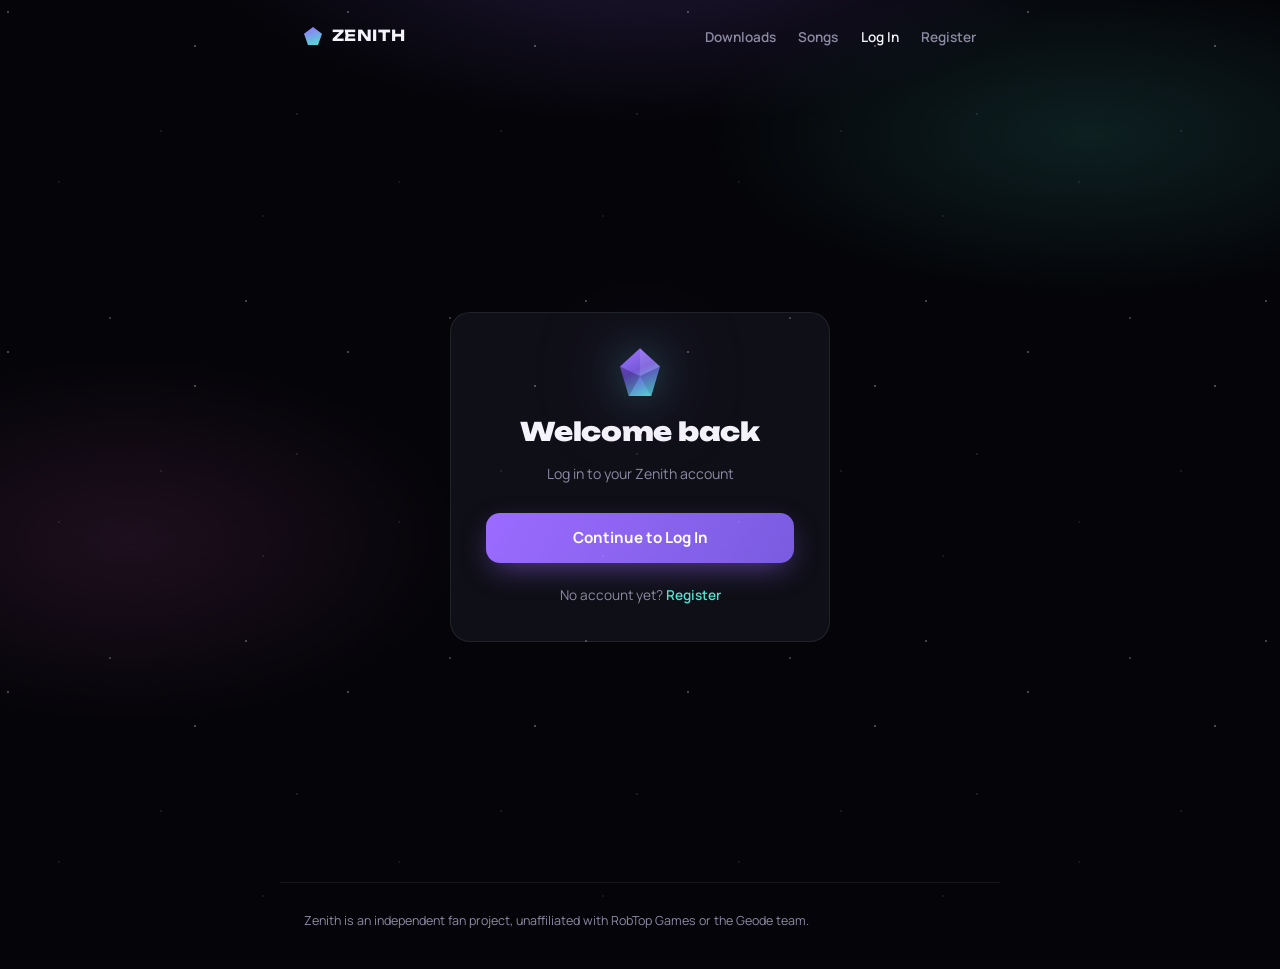
==== login.html @ 85ea3375 "Add files via upload" ====
<!DOCTYPE html>
<html lang="en">
<head>
<meta charset="UTF-8" />
<meta name="viewport" content="width=device-width, initial-scale=1.0" />
<title>Zenith — Log In</title>
<link rel="preconnect" href="https://fonts.googleapis.com">
<link rel="preconnect" href="https://fonts.gstatic.com" crossorigin>
<link href="https://fonts.googleapis.com/css2?family=Unbounded:wght@500;700;900&family=Manrope:wght@400;500;600;700&family=JetBrains+Mono:wght@400;500&display=swap" rel="stylesheet">
<link rel="stylesheet" href="style.css">
</head>
<body>

<nav>
  <a class="nav-brand" href="index.html">
    <div class="nav-mark"></div>
    <div class="nav-word">ZENITH</div>
  </a>
  <ul class="nav-links">
    <li><a href="index.html">Downloads</a></li>
    <li><a href="https://zennngdps.ps.fhgdps.com/dashboard/songs/" target="_blank" rel="noopener">Songs</a></li>
    <li><a href="login.html" class="active">Log In</a></li>
    <li><a href="register.html">Register</a></li>
  </ul>
</nav>

<div class="auth-wrap">
  <div class="auth-card">
    <div class="crystal small" aria-hidden="true">
      <div class="crystal-inner">
        <div class="facet-base"></div>
        <div class="facet facet-1"></div>
        <div class="facet facet-2"></div>
        <div class="facet facet-3"></div>
        <div class="facet facet-4"></div>
      </div>
    </div>

    <h1>Welcome back</h1>
    <p class="subhead">Log in to your Zenith account</p>

    <a class="btn" href="https://zennngdps.ps.fhgdps.com/dashboard/login/login.php">Continue to Log In</a>

    <p class="auth-switch">No account yet? <a href="register.html">Register</a></p>
  </div>
</div>

<footer>
  <p>
    Zenith is an independent fan project, unaffiliated with RobTop Games or the Geode team.
  </p>
</footer>

</body>
</html>
---- style.css ----
:root {
  --bg-base: #050509;
  --bg-elevated: rgba(21,20,31,0.7);
  --bg-elevated-2: rgba(28,26,41,0.7);
  --violet: #9b6bff;
  --cyan: #4fe3d0;
  --gold: #ffc857;
  --red: #ff6b6b;
  --nebula-pink: #ff6bd6;
  --text-primary: #f4f2fa;
  --text-muted: #8d8aa3;
  --hairline: rgba(255,255,255,0.08);
}

* { margin: 0; padding: 0; box-sizing: border-box; }

html { scroll-behavior: smooth; }

body {
  background: var(--bg-base);
  color: var(--text-primary);
  font-family: 'Manrope', sans-serif;
  line-height: 1.5;
  overflow-x: hidden;
  min-height: 100vh;
}

body::before {
  content: '';
  position: fixed;
  inset: 0;
  background:
    radial-gradient(ellipse 60% 40% at 50% -10%, rgba(155,107,255,0.20), transparent 60%),
    radial-gradient(ellipse 50% 30% at 85% 15%, rgba(79,227,208,0.12), transparent 60%),
    radial-gradient(ellipse 45% 35% at 10% 60%, rgba(255,107,214,0.10), transparent 60%);
  pointer-events: none;
  z-index: 0;
}

body::after {
  content: '';
  position: fixed;
  inset: -10%;
  background-image:
    radial-gradient(1.4px 1.4px at 10% 15%, rgba(255,255,255,0.9), transparent),
    radial-gradient(1px 1px at 25% 60%, rgba(255,255,255,0.6), transparent),
    radial-gradient(1.6px 1.6px at 40% 30%, rgba(255,255,255,0.85), transparent),
    radial-gradient(1px 1px at 55% 80%, rgba(255,255,255,0.5), transparent),
    radial-gradient(1.4px 1.4px at 70% 20%, rgba(255,255,255,0.8), transparent),
    radial-gradient(1px 1px at 85% 65%, rgba(255,255,255,0.55), transparent),
    radial-gradient(1.6px 1.6px at 95% 40%, rgba(255,255,255,0.9), transparent),
    radial-gradient(1px 1px at 15% 90%, rgba(255,255,255,0.5), transparent);
  background-repeat: repeat;
  background-size: 340px 340px;
  opacity: 0.55;
  pointer-events: none;
  z-index: 0;
  animation: twinkle 6s ease-in-out infinite, drift 140s linear infinite;
}

@keyframes twinkle {
  0%, 100% { opacity: 0.4; }
  50% { opacity: 0.7; }
}

@keyframes drift {
  from { background-position: 0 0; }
  to { background-position: -340px 340px; }
}

@media (prefers-reduced-motion: reduce) {
  body::after { animation: none; }
}

/* ---------- nav ---------- */

nav {
  position: relative;
  z-index: 2;
  display: flex;
  align-items: center;
  justify-content: space-between;
  gap: 0.6rem;
  padding: 1.5rem;
  max-width: 720px;
  margin: 0 auto;
}

.nav-brand {
  display: flex;
  align-items: center;
  gap: 0.6rem;
  text-decoration: none;
}

.nav-mark {
  width: 18px; height: 18px;
  clip-path: polygon(50% 0%, 100% 38%, 78% 100%, 22% 100%, 0% 38%);
  background: linear-gradient(160deg, var(--violet), var(--cyan));
  flex-shrink: 0;
}

.nav-word {
  font-family: 'Unbounded', sans-serif;
  font-weight: 700;
  font-size: 0.95rem;
  letter-spacing: 0.04em;
  color: var(--text-primary);
}

.nav-links {
  display: flex;
  gap: 1.4rem;
  list-style: none;
}

.nav-links a {
  font-size: 0.85rem;
  color: var(--text-muted);
  text-decoration: none;
  font-weight: 600;
}

.nav-links a:hover, .nav-links a.active {
  color: var(--text-primary);
}

main {
  position: relative;
  z-index: 1;
  max-width: 720px;
  margin: 0 auto;
  padding: 0 1.5rem;
}

/* ---------- hero ---------- */

.hero {
  text-align: center;
  padding: 2.5rem 0 3rem;
}

.crystal {
  width: 168px;
  height: 204px;
  margin: 0 auto 2.2rem;
  position: relative;
  perspective: 600px;
}

.crystal-inner {
  width: 100%;
  height: 100%;
  position: relative;
  transform-style: preserve-3d;
  animation: tilt 7s ease-in-out infinite;
  filter: drop-shadow(0 0 46px rgba(155,107,255,0.4)) drop-shadow(0 0 18px rgba(79,227,208,0.25));
}

@keyframes tilt {
  0%, 100% { transform: rotateY(-9deg) rotateX(2deg); }
  50% { transform: rotateY(9deg) rotateX(-2deg); }
}

@media (prefers-reduced-motion: reduce) {
  .crystal-inner { animation: none; }
}

.facet-base {
  position: absolute; inset: 0;
  clip-path: polygon(50% 0%, 100% 38%, 78% 100%, 22% 100%, 0% 38%);
  background: linear-gradient(155deg, var(--violet) 0%, #6d4fd6 45%, var(--cyan) 100%);
}

.facet { position: absolute; inset: 0; }
.facet-1 { clip-path: polygon(50% 0%, 100% 38%, 50% 58%); background: rgba(255,255,255,0.16); }
.facet-2 { clip-path: polygon(50% 0%, 50% 58%, 0% 38%); background: rgba(255,255,255,0.06); }
.facet-3 { clip-path: polygon(0% 38%, 50% 58%, 22% 100%); background: rgba(0,0,0,0.22); }
.facet-4 { clip-path: polygon(100% 38%, 78% 100%, 50% 58%); background: rgba(0,0,0,0.12); }

.crystal.small { width: 40px; height: 48px; margin: 0 auto 1.4rem; }

.eyebrow {
  font-family: 'JetBrains Mono', monospace;
  font-size: 0.7rem;
  letter-spacing: 0.14em;
  color: var(--text-muted);
  text-transform: uppercase;
  margin-bottom: 0.9rem;
}

h1 {
  font-family: 'Unbounded', sans-serif;
  font-weight: 900;
  font-size: clamp(2.2rem, 9vw, 3.4rem);
  letter-spacing: -0.01em;
  line-height: 1.05;
}

h1 span {
  background: linear-gradient(120deg, var(--violet), var(--cyan));
  -webkit-background-clip: text;
  background-clip: text;
  color: transparent;
}

.subhead {
  color: var(--text-muted);
  font-size: 1rem;
  max-width: 440px;
  margin: 1.1rem auto 0;
}

/* ---------- buttons ---------- */

.btn {
  display: inline-flex;
  flex-direction: column;
  align-items: center;
  gap: 0.3rem;
  text-decoration: none;
  background: linear-gradient(120deg, var(--violet), #7a5ce0);
  color: #fff;
  font-weight: 700;
  font-size: 0.95rem;
  padding: 0.85rem 1.6rem;
  border: none;
  border-radius: 14px;
  box-shadow: 0 10px 30px -8px rgba(155,107,255,0.55);
  transition: transform 0.15s ease, box-shadow 0.15s ease;
  cursor: pointer;
  width: 100%;
  font-family: 'Manrope', sans-serif;
}

.btn:hover, .btn:focus-visible {
  transform: translateY(-2px);
  box-shadow: 0 14px 36px -8px rgba(155,107,255,0.7);
}

.btn:focus-visible { outline: 2px solid var(--cyan); outline-offset: 3px; }

.btn small {
  font-family: 'JetBrains Mono', monospace;
  font-weight: 400;
  font-size: 0.66rem;
  opacity: 0.75;
}

.btn-secondary {
  background: var(--bg-elevated-2);
  box-shadow: none;
  border: 1px solid var(--hairline);
}

.btn-secondary:hover { box-shadow: none; }

/* ---------- download cards ---------- */

.downloads {
  display: grid;
  gap: 0.9rem;
  margin-top: 2.4rem;
}

.dl-card {
  background: var(--bg-elevated);
  backdrop-filter: blur(14px);
  -webkit-backdrop-filter: blur(14px);
  border: 1px solid var(--hairline);
  border-radius: 16px;
  padding: 1.2rem;
  text-align: left;
  display: flex;
  align-items: center;
  gap: 1rem;
}

.dl-card .dl-info { flex: 1; min-width: 0; }

.dl-card strong {
  display: block;
  font-size: 0.95rem;
}

.dl-card span {
  color: var(--text-muted);
  font-size: 0.78rem;
}

.dl-card .btn {
  width: auto;
  padding: 0.6rem 1.1rem;
  font-size: 0.8rem;
  flex-shrink: 0;
}

.note {
  font-size: 0.82rem;
  color: var(--text-muted);
  background: rgba(155,107,255,0.06);
  border: 1px solid rgba(155,107,255,0.2);
  border-radius: 12px;
  padding: 0.8rem 1rem;
  margin-top: 1rem;
  text-align: left;
}

/* ---------- sections ---------- */

section.block {
  border-top: 1px solid var(--hairline);
  padding: 2.6rem 0;
}

section.block h2 {
  font-family: 'Unbounded', sans-serif;
  font-weight: 700;
  font-size: 1.3rem;
  margin-bottom: 1.4rem;
}

.steps { list-style: none; display: grid; gap: 1rem; }

.steps li { display: flex; gap: 0.9rem; align-items: flex-start; }

.step-num {
  font-family: 'JetBrains Mono', monospace;
  font-size: 0.75rem;
  color: var(--violet);
  border: 1px solid rgba(155,107,255,0.35);
  background: rgba(155,107,255,0.08);
  border-radius: 8px;
  width: 26px; height: 26px;
  display: flex; align-items: center; justify-content: center;
  flex-shrink: 0;
}

.step-text strong { display: block; font-size: 0.95rem; margin-bottom: 0.15rem; }
.step-text span { color: var(--text-muted); font-size: 0.88rem; }

.about p { color: var(--text-muted); font-size: 0.95rem; max-width: 560px; }
.about p + p { margin-top: 0.8rem; }
.about a { color: var(--cyan); text-decoration: none; border-bottom: 1px solid rgba(79,227,208,0.4); }
.about a:hover { border-color: var(--cyan); }

/* ---------- auth pages ---------- */

.auth-wrap {
  display: flex;
  align-items: center;
  justify-content: center;
  min-height: calc(100vh - 90px);
  padding: 2rem 0;
}

.auth-card {
  background: var(--bg-elevated);
  backdrop-filter: blur(14px);
  -webkit-backdrop-filter: blur(14px);
  border: 1px solid var(--hairline);
  border-radius: 20px;
  padding: 2.2rem;
  width: 100%;
  max-width: 380px;
  text-align: center;
}

.auth-card h1 {
  font-size: 1.6rem;
  margin-bottom: 0.4rem;
}

.auth-card .subhead {
  font-size: 0.88rem;
  margin-bottom: 1.8rem;
}

.field {
  text-align: left;
  margin-bottom: 1.1rem;
}

.field label {
  display: block;
  font-size: 0.78rem;
  font-weight: 600;
  color: var(--text-muted);
  margin-bottom: 0.4rem;
}

.field input {
  width: 100%;
  background: var(--bg-base);
  border: 1px solid var(--hairline);
  border-radius: 10px;
  padding: 0.7rem 0.85rem;
  color: var(--text-primary);
  font-family: 'Manrope', sans-serif;
  font-size: 0.92rem;
}

.field input:focus {
  outline: none;
  border-color: var(--violet);
  box-shadow: 0 0 0 3px rgba(155,107,255,0.15);
}

.form-status {
  font-size: 0.82rem;
  border-radius: 10px;
  padding: 0.7rem 0.85rem;
  margin-bottom: 1.1rem;
  display: none;
  text-align: left;
}

.form-status.show { display: block; }
.form-status.warn { background: rgba(255,200,87,0.08); border: 1px solid rgba(255,200,87,0.3); color: var(--gold); }
.form-status.error { background: rgba(255,107,107,0.08); border: 1px solid rgba(255,107,107,0.3); color: var(--red); }
.form-status.ok { background: rgba(79,227,208,0.08); border: 1px solid rgba(79,227,208,0.3); color: var(--cyan); }

.auth-switch {
  margin-top: 1.4rem;
  font-size: 0.85rem;
  color: var(--text-muted);
}

.auth-switch a { color: var(--cyan); text-decoration: none; font-weight: 600; }

/* ---------- footer ---------- */

footer {
  position: relative;
  z-index: 1;
  border-top: 1px solid var(--hairline);
  padding: 1.8rem 1.5rem 2.4rem;
  max-width: 720px;
  margin: 0 auto;
}

footer p { color: var(--text-muted); font-size: 0.78rem; max-width: 520px; }
footer a { color: var(--text-muted); text-decoration: underline; text-underline-offset: 2px; }

@media (max-width: 420px) {
  .dl-card { flex-direction: column; align-items: stretch; text-align: center; }
  .dl-card .btn { width: 100%; }
}
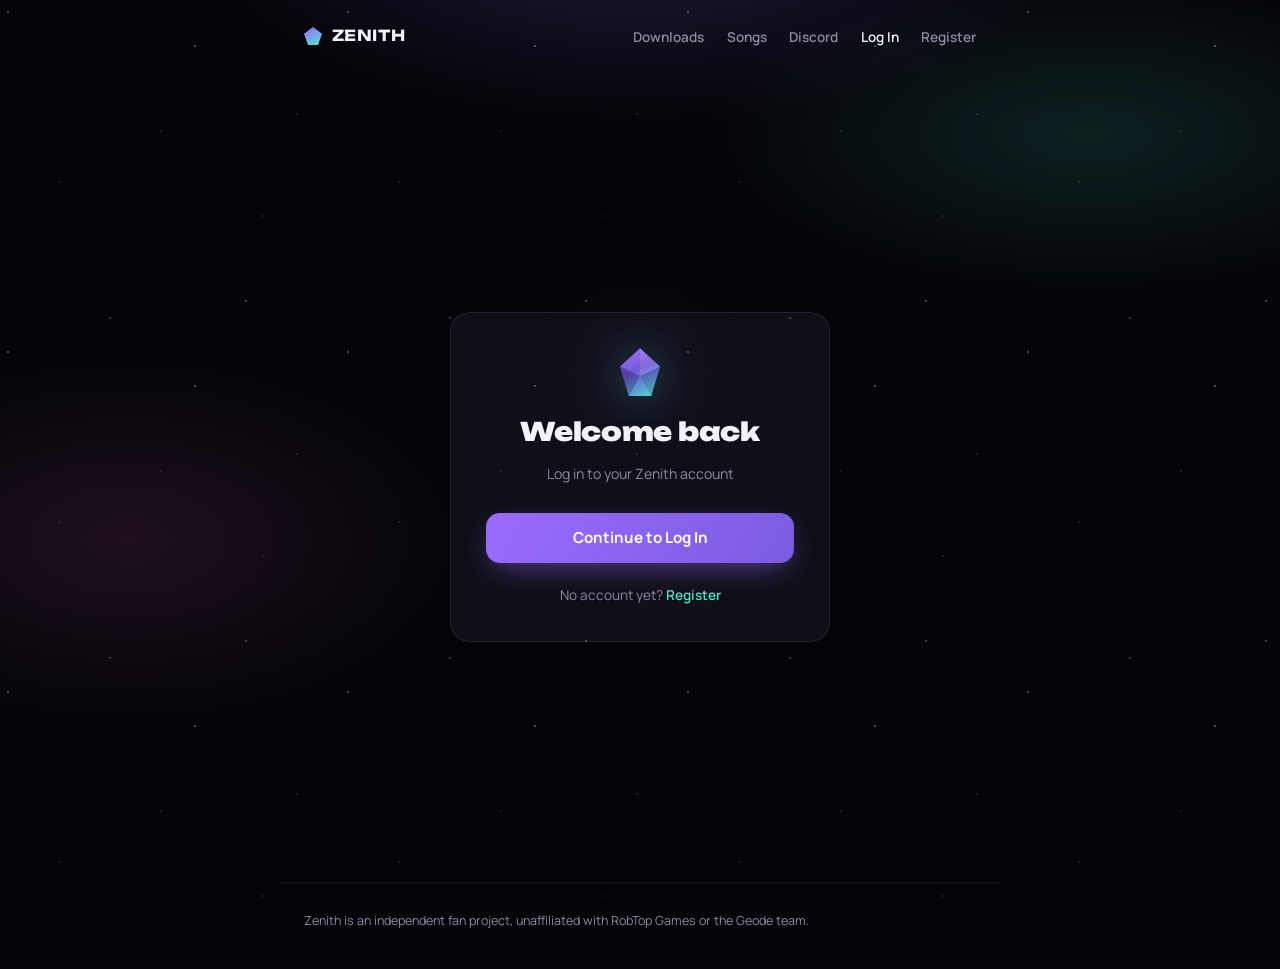
==== commit 9a0ba7c1: "Add files via upload" ====
--- a/login.html
+++ b/login.html
@@ -19,6 +19,7 @@
   <ul class="nav-links">
     <li><a href="index.html">Downloads</a></li>
     <li><a href="https://zennngdps.ps.fhgdps.com/dashboard/songs/" target="_blank" rel="noopener">Songs</a></li>
+    <li><a href="https://discord.gg/XNwGEKSRc" target="_blank" rel="noopener">Discord</a></li>
     <li><a href="login.html" class="active">Log In</a></li>
     <li><a href="register.html">Register</a></li>
   </ul>
--- a/style.css
+++ b/style.css
@@ -255,6 +255,15 @@
 
 .btn-secondary:hover { box-shadow: none; }
 
+.btn-discord {
+  background: #5865f2;
+  box-shadow: 0 10px 30px -8px rgba(88,101,242,0.5);
+}
+
+.btn-discord:hover, .btn-discord:focus-visible {
+  box-shadow: 0 14px 36px -8px rgba(88,101,242,0.65);
+}
+
 /* ---------- download cards ---------- */
 
 .downloads {
@@ -295,6 +304,16 @@
   flex-shrink: 0;
 }
 
+.dl-card.disabled {
+  opacity: 0.45;
+}
+
+.btn-disabled {
+  cursor: not-allowed;
+  pointer-events: none;
+  box-shadow: none;
+}
+
 .note {
   font-size: 0.82rem;
   color: var(--text-muted);
